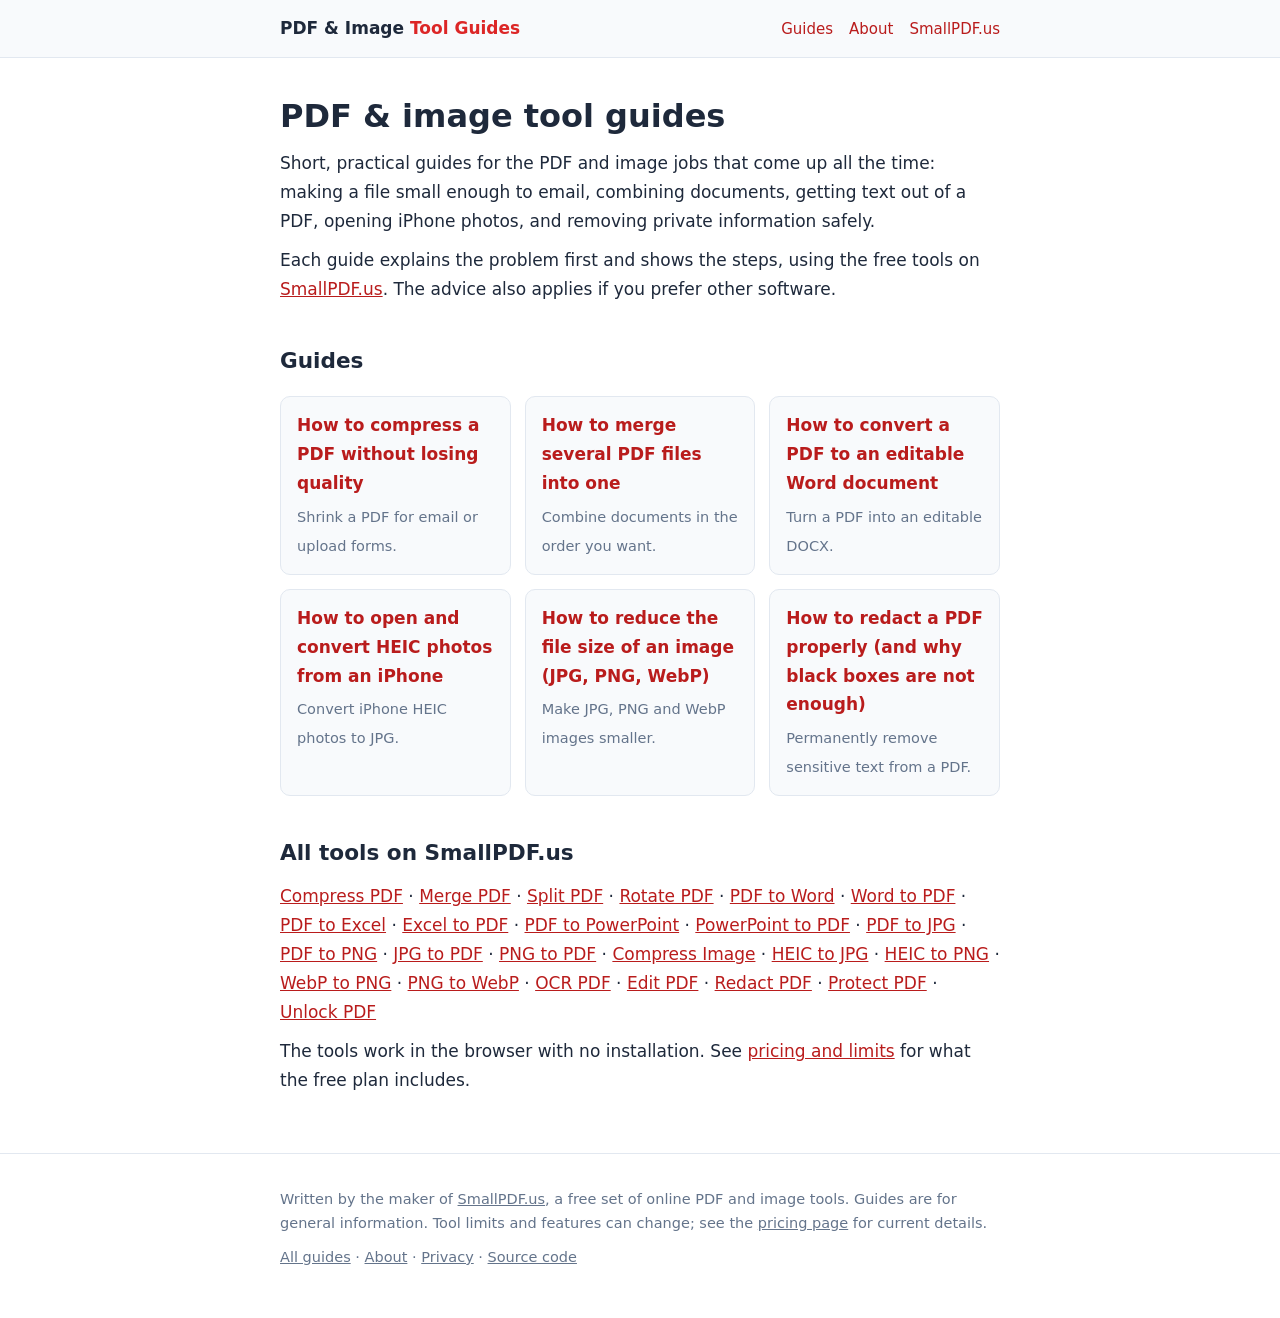
==== index.html @ 923fb662 "Add PDF and image tool guides site Co-Authored-By: Claude Sonnet 5.5 <noreply@anthropic.com>" ====
<!doctype html>
<html lang="en">
<head>
<meta charset="utf-8">
<meta name="viewport" content="width=device-width,initial-scale=1">
<title>PDF &amp; Image Tool Guides - compress, merge, convert</title>
<meta name="description" content="Plain-language guides for everyday PDF and image jobs: compress a PDF, merge files, convert PDF to Word, open HEIC photos, shrink images and redact documents.">
<link rel="canonical" href="https://mani-django09.github.io/">
<link rel="stylesheet" href="/style.css">
<meta property="og:type" content="article">
<meta property="og:title" content="PDF &amp; Image Tool Guides - compress, merge, convert">
<meta property="og:description" content="Plain-language guides for everyday PDF and image jobs: compress a PDF, merge files, convert PDF to Word, open HEIC photos, shrink images and redact documents.">
<meta property="og:url" content="https://mani-django09.github.io/">

</head>
<body>
<header class="site"><div class="wrap">
<a class="logo" href="/">PDF &amp; Image <span>Tool Guides</span></a>
<nav><a href="/">Guides</a><a href="/about/">About</a><a href="https://smallpdf.us/">SmallPDF.us</a></nav>
</div></header>
<main><div class="wrap">
<h1>PDF &amp; image tool guides</h1>
<p>Short, practical guides for the PDF and image jobs that come up all the time: making a file small enough to email, combining documents, getting text out of a PDF, opening iPhone photos, and removing private information safely.</p>
<p>Each guide explains the problem first and shows the steps, using the free tools on <a href="https://smallpdf.us/">SmallPDF.us</a>. The advice also applies if you prefer other software.</p>
<h2>Guides</h2>
<ul class="cards">
<li><a href="/guides/how-to-compress-a-pdf/"><strong>How to compress a PDF without losing quality</strong><span>Shrink a PDF for email or upload forms.</span></a></li>
<li><a href="/guides/how-to-merge-pdf-files/"><strong>How to merge several PDF files into one</strong><span>Combine documents in the order you want.</span></a></li>
<li><a href="/guides/how-to-convert-pdf-to-word/"><strong>How to convert a PDF to an editable Word document</strong><span>Turn a PDF into an editable DOCX.</span></a></li>
<li><a href="/guides/how-to-convert-heic-to-jpg/"><strong>How to open and convert HEIC photos from an iPhone</strong><span>Convert iPhone HEIC photos to JPG.</span></a></li>
<li><a href="/guides/how-to-reduce-image-file-size/"><strong>How to reduce the file size of an image (JPG, PNG, WebP)</strong><span>Make JPG, PNG and WebP images smaller.</span></a></li>
<li><a href="/guides/how-to-redact-a-pdf-properly/"><strong>How to redact a PDF properly (and why black boxes are not enough)</strong><span>Permanently remove sensitive text from a PDF.</span></a></li>
</ul>
<h2>All tools on SmallPDF.us</h2>
<p><a href="https://smallpdf.us/compress-pdf/">Compress PDF</a> · <a href="https://smallpdf.us/merge-pdf/">Merge PDF</a> · <a href="https://smallpdf.us/split-pdf/">Split PDF</a> · <a href="https://smallpdf.us/rotate-pdf/">Rotate PDF</a> · <a href="https://smallpdf.us/pdf-to-word/">PDF to Word</a> · <a href="https://smallpdf.us/word-to-pdf/">Word to PDF</a> · <a href="https://smallpdf.us/pdf-to-excel/">PDF to Excel</a> · <a href="https://smallpdf.us/excel-to-pdf/">Excel to PDF</a> · <a href="https://smallpdf.us/pdf-to-ppt/">PDF to PowerPoint</a> · <a href="https://smallpdf.us/ppt-to-pdf/">PowerPoint to PDF</a> · <a href="https://smallpdf.us/pdf-to-jpg/">PDF to JPG</a> · <a href="https://smallpdf.us/pdf-to-png/">PDF to PNG</a> · <a href="https://smallpdf.us/jpg-to-pdf/">JPG to PDF</a> · <a href="https://smallpdf.us/png-to-pdf/">PNG to PDF</a> · <a href="https://smallpdf.us/compress-image/">Compress Image</a> · <a href="https://smallpdf.us/heic-to-jpg/">HEIC to JPG</a> · <a href="https://smallpdf.us/heic-to-png/">HEIC to PNG</a> · <a href="https://smallpdf.us/webp-to-png/">WebP to PNG</a> · <a href="https://smallpdf.us/png-to-webp/">PNG to WebP</a> · <a href="https://smallpdf.us/ocr-pdf/">OCR PDF</a> · <a href="https://smallpdf.us/edit-pdf/">Edit PDF</a> · <a href="https://smallpdf.us/redact-pdf/">Redact PDF</a> · <a href="https://smallpdf.us/protect-pdf/">Protect PDF</a> · <a href="https://smallpdf.us/unlock-pdf/">Unlock PDF</a></p>
<p>The tools work in the browser with no installation. See <a href="https://smallpdf.us/pricing/">pricing and limits</a> for what the free plan includes.</p>
</div></main>
<footer><div class="wrap">
<p>Written by the maker of <a href="https://smallpdf.us/">SmallPDF.us</a>, a free set of online PDF and image tools. Guides are for general information. Tool limits and features can change; see the <a href="https://smallpdf.us/pricing/">pricing page</a> for current details.</p>
<p><a href="/">All guides</a> · <a href="/about/">About</a> · <a href="https://smallpdf.us/privacy/">Privacy</a> · <a href="https://github.com/mani-django09/smallpdf-us-app">Source code</a></p>
</div></footer>
</body></html>
---- style.css ----
:root{--bg:#fff;--fg:#1e293b;--muted:#64748b;--line:#e2e8f0;--brand:#dc2626;--soft:#f8fafc;--link:#b91c1c}
@media (prefers-color-scheme:dark){:root{--bg:#0f172a;--fg:#e2e8f0;--muted:#94a3b8;--line:#334155;--brand:#f87171;--soft:#1e293b;--link:#fca5a5}}
*{box-sizing:border-box}
body{margin:0;background:var(--bg);color:var(--fg);font:17px/1.7 system-ui,-apple-system,"Segoe UI",Roboto,sans-serif}
a{color:var(--link)}
header.site{border-bottom:1px solid var(--line);background:var(--soft)}
.wrap{max-width:760px;margin:0 auto;padding:0 20px}
header.site .wrap{display:flex;gap:16px;align-items:center;justify-content:space-between;padding-top:14px;padding-bottom:14px;flex-wrap:wrap}
header.site a.logo{font-weight:700;text-decoration:none;color:var(--fg)}
header.site a.logo span{color:var(--brand)}
nav a{margin-left:16px;font-size:15px;text-decoration:none}
main{padding:32px 0 48px}
h1{font-size:2rem;line-height:1.25;margin:.2em 0 .4em}
h2{font-size:1.35rem;margin:1.8em 0 .5em}
p,li{margin:.6em 0}
.meta{color:var(--muted);font-size:14px;margin:0 0 1.2em}
.note{background:var(--soft);border:1px solid var(--line);border-left:4px solid var(--brand);padding:12px 16px;border-radius:6px;margin:1.4em 0;font-size:15.5px}
.cta{display:inline-block;background:var(--brand);color:#fff!important;padding:10px 18px;border-radius:8px;text-decoration:none;font-weight:600;margin:6px 0}
.cards{display:grid;grid-template-columns:repeat(auto-fill,minmax(230px,1fr));gap:14px;padding:0;list-style:none}
.cards li{margin:0}
.cards a{display:block;border:1px solid var(--line);border-radius:10px;padding:14px 16px;text-decoration:none;color:var(--fg);height:100%;background:var(--soft)}
.cards a strong{display:block;color:var(--link);margin-bottom:4px}
.cards a span{font-size:14.5px;color:var(--muted)}
table{border-collapse:collapse;width:100%;font-size:15.5px;margin:1em 0}
th,td{border:1px solid var(--line);padding:8px 10px;text-align:left;vertical-align:top}
th{background:var(--soft)}
footer{border-top:1px solid var(--line);padding:24px 0 40px;color:var(--muted);font-size:14.5px}
footer a{color:var(--muted)}
code{background:var(--soft);padding:1px 6px;border-radius:4px;font-size:.92em}
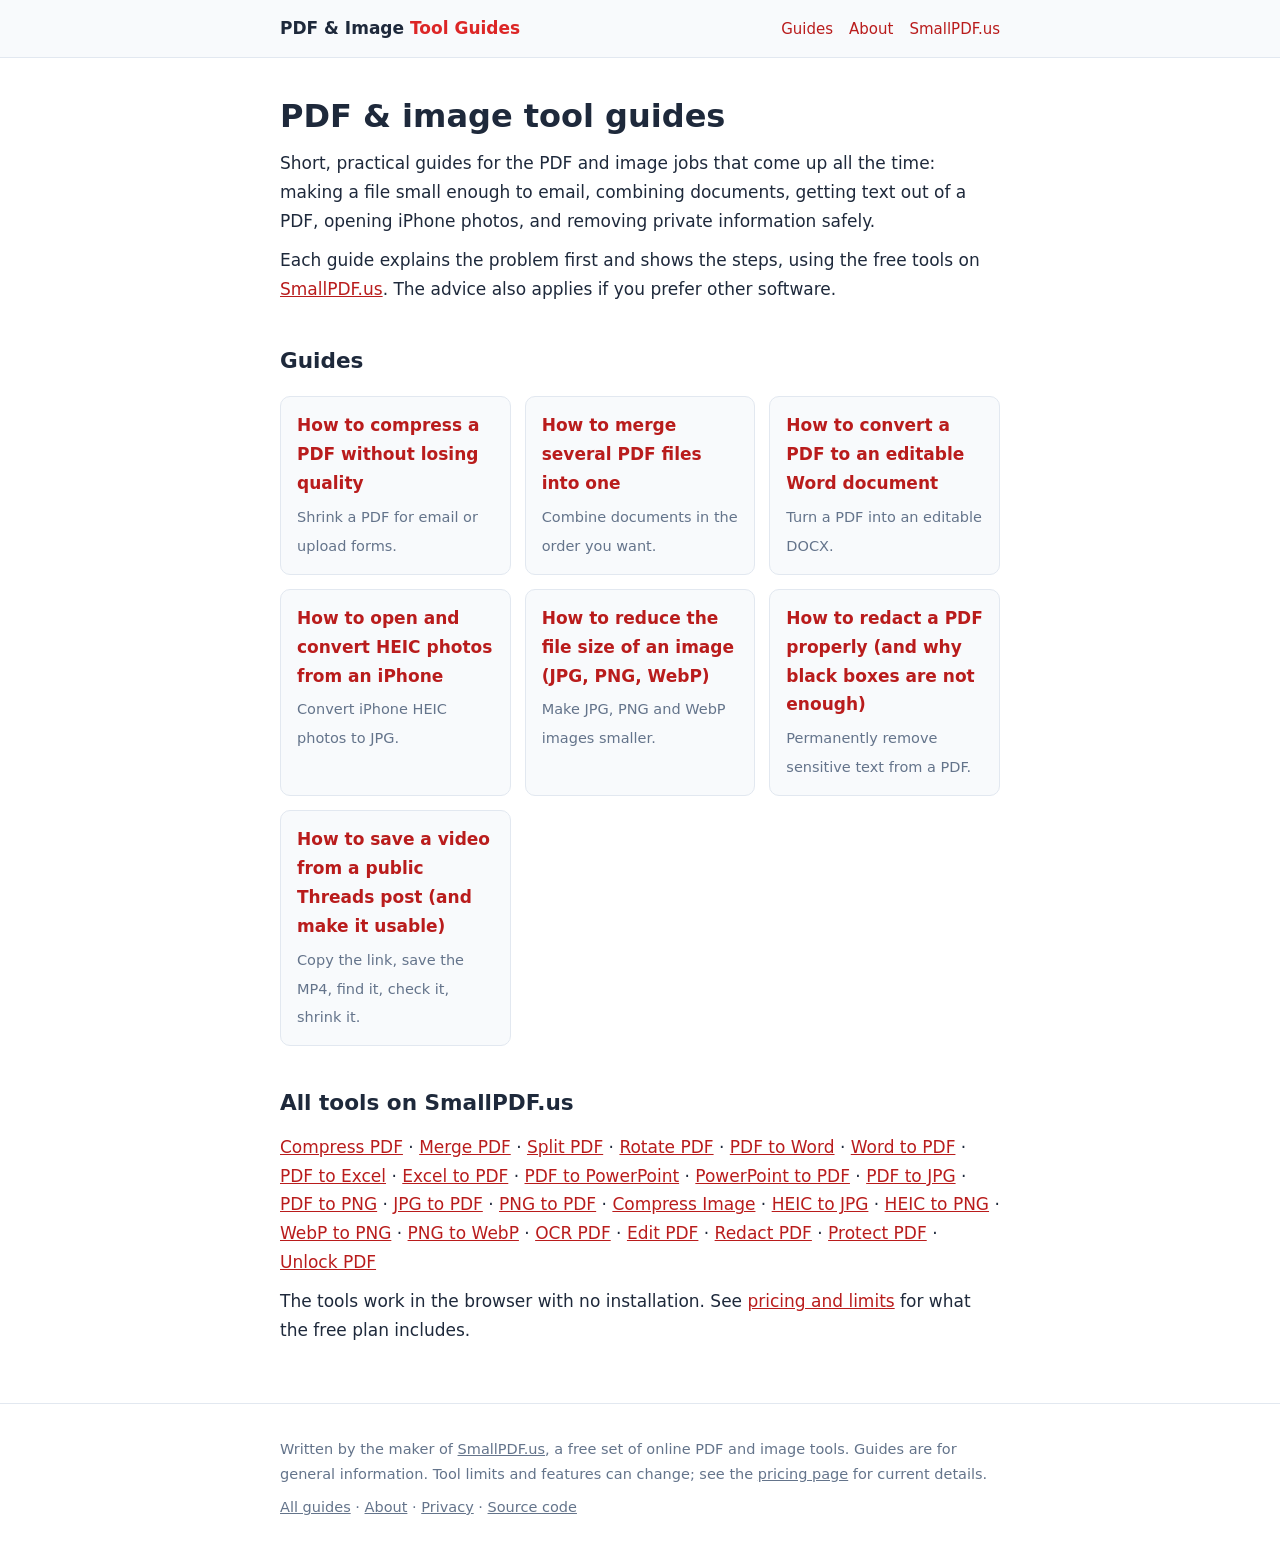
==== commit a3db1887: "Add guide: how to save a video from a public Threads post Co-Authored-By: Claude Sonnet 5.5 <noreply" ====
--- a/index.html
+++ b/index.html
@@ -30,6 +30,7 @@
 <li><a href="/guides/how-to-convert-heic-to-jpg/"><strong>How to open and convert HEIC photos from an iPhone</strong><span>Convert iPhone HEIC photos to JPG.</span></a></li>
 <li><a href="/guides/how-to-reduce-image-file-size/"><strong>How to reduce the file size of an image (JPG, PNG, WebP)</strong><span>Make JPG, PNG and WebP images smaller.</span></a></li>
 <li><a href="/guides/how-to-redact-a-pdf-properly/"><strong>How to redact a PDF properly (and why black boxes are not enough)</strong><span>Permanently remove sensitive text from a PDF.</span></a></li>
+<li><a href="/guides/how-to-save-a-threads-video/"><strong>How to save a video from a public Threads post (and make it usable)</strong><span>Copy the link, save the MP4, find it, check it, shrink it.</span></a></li>
 </ul>
 <h2>All tools on SmallPDF.us</h2>
 <p><a href="https://smallpdf.us/compress-pdf/">Compress PDF</a> · <a href="https://smallpdf.us/merge-pdf/">Merge PDF</a> · <a href="https://smallpdf.us/split-pdf/">Split PDF</a> · <a href="https://smallpdf.us/rotate-pdf/">Rotate PDF</a> · <a href="https://smallpdf.us/pdf-to-word/">PDF to Word</a> · <a href="https://smallpdf.us/word-to-pdf/">Word to PDF</a> · <a href="https://smallpdf.us/pdf-to-excel/">PDF to Excel</a> · <a href="https://smallpdf.us/excel-to-pdf/">Excel to PDF</a> · <a href="https://smallpdf.us/pdf-to-ppt/">PDF to PowerPoint</a> · <a href="https://smallpdf.us/ppt-to-pdf/">PowerPoint to PDF</a> · <a href="https://smallpdf.us/pdf-to-jpg/">PDF to JPG</a> · <a href="https://smallpdf.us/pdf-to-png/">PDF to PNG</a> · <a href="https://smallpdf.us/jpg-to-pdf/">JPG to PDF</a> · <a href="https://smallpdf.us/png-to-pdf/">PNG to PDF</a> · <a href="https://smallpdf.us/compress-image/">Compress Image</a> · <a href="https://smallpdf.us/heic-to-jpg/">HEIC to JPG</a> · <a href="https://smallpdf.us/heic-to-png/">HEIC to PNG</a> · <a href="https://smallpdf.us/webp-to-png/">WebP to PNG</a> · <a href="https://smallpdf.us/png-to-webp/">PNG to WebP</a> · <a href="https://smallpdf.us/ocr-pdf/">OCR PDF</a> · <a href="https://smallpdf.us/edit-pdf/">Edit PDF</a> · <a href="https://smallpdf.us/redact-pdf/">Redact PDF</a> · <a href="https://smallpdf.us/protect-pdf/">Protect PDF</a> · <a href="https://smallpdf.us/unlock-pdf/">Unlock PDF</a></p>
